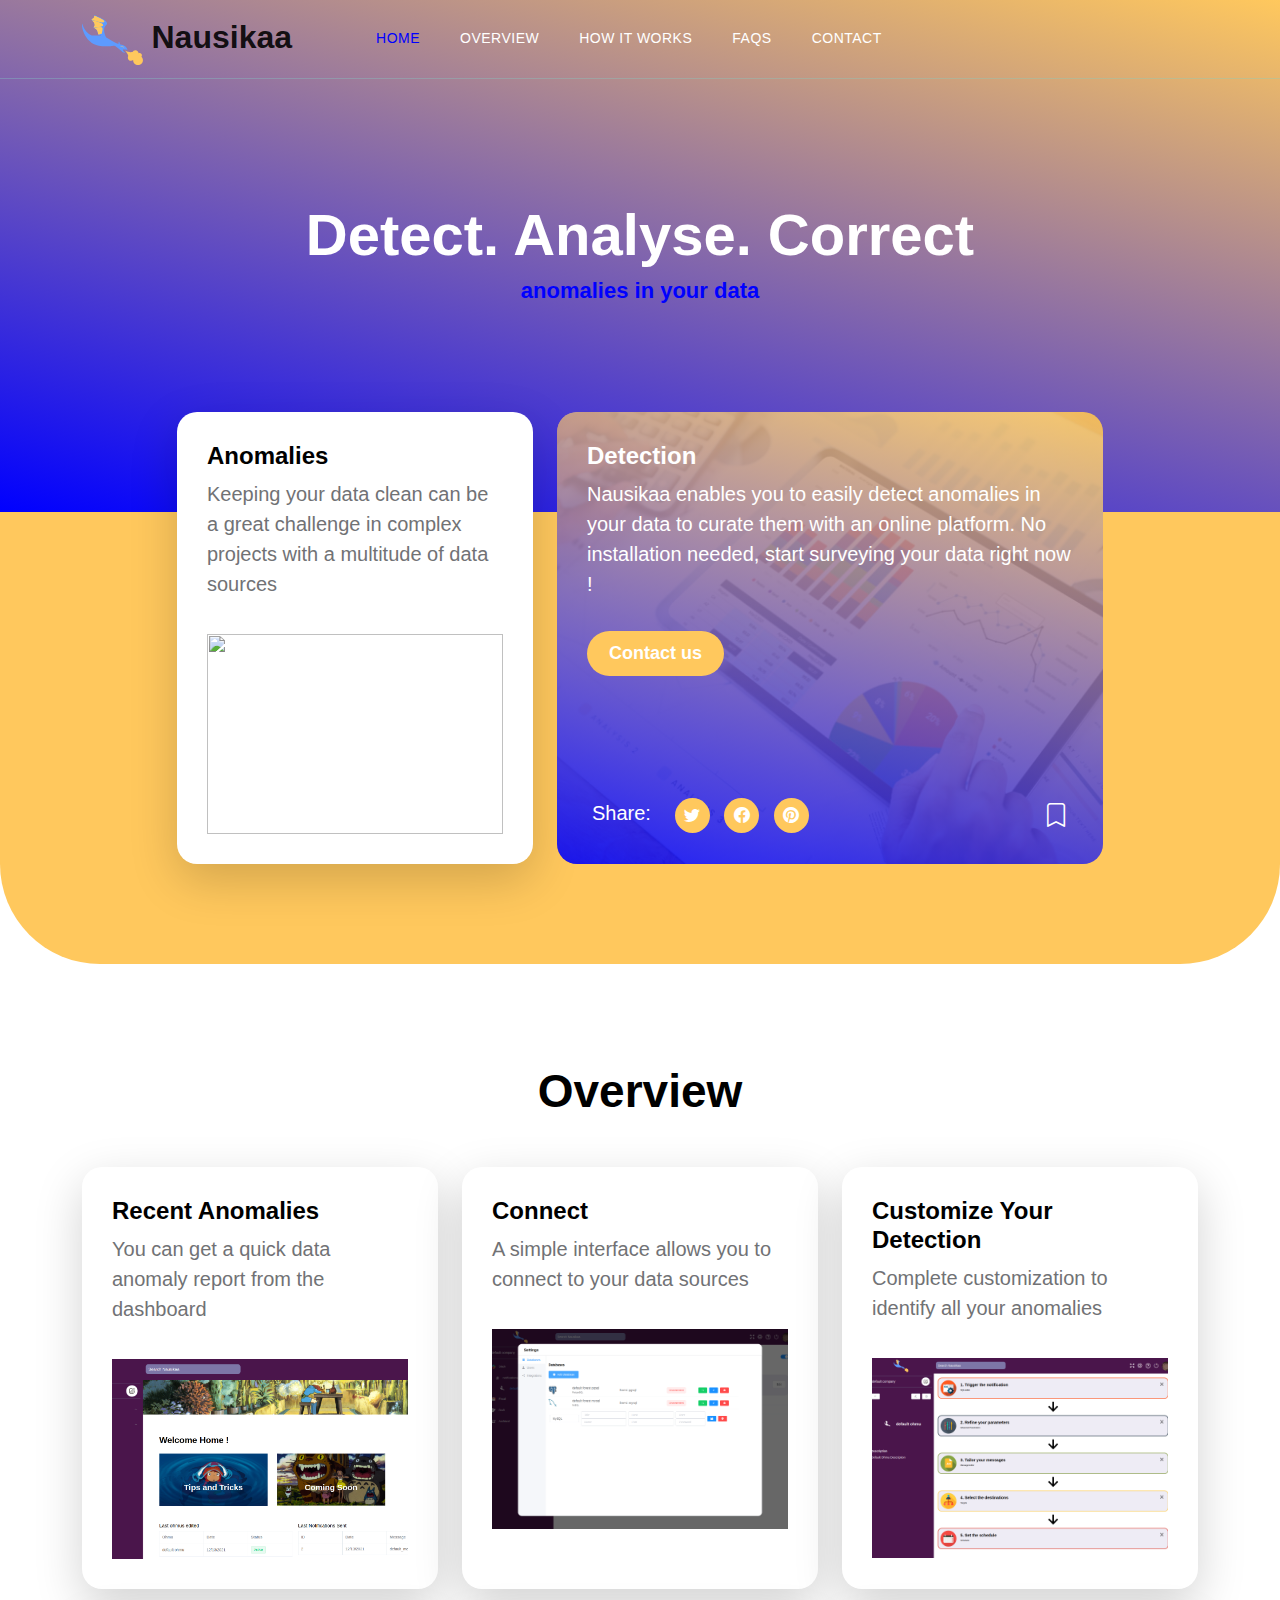
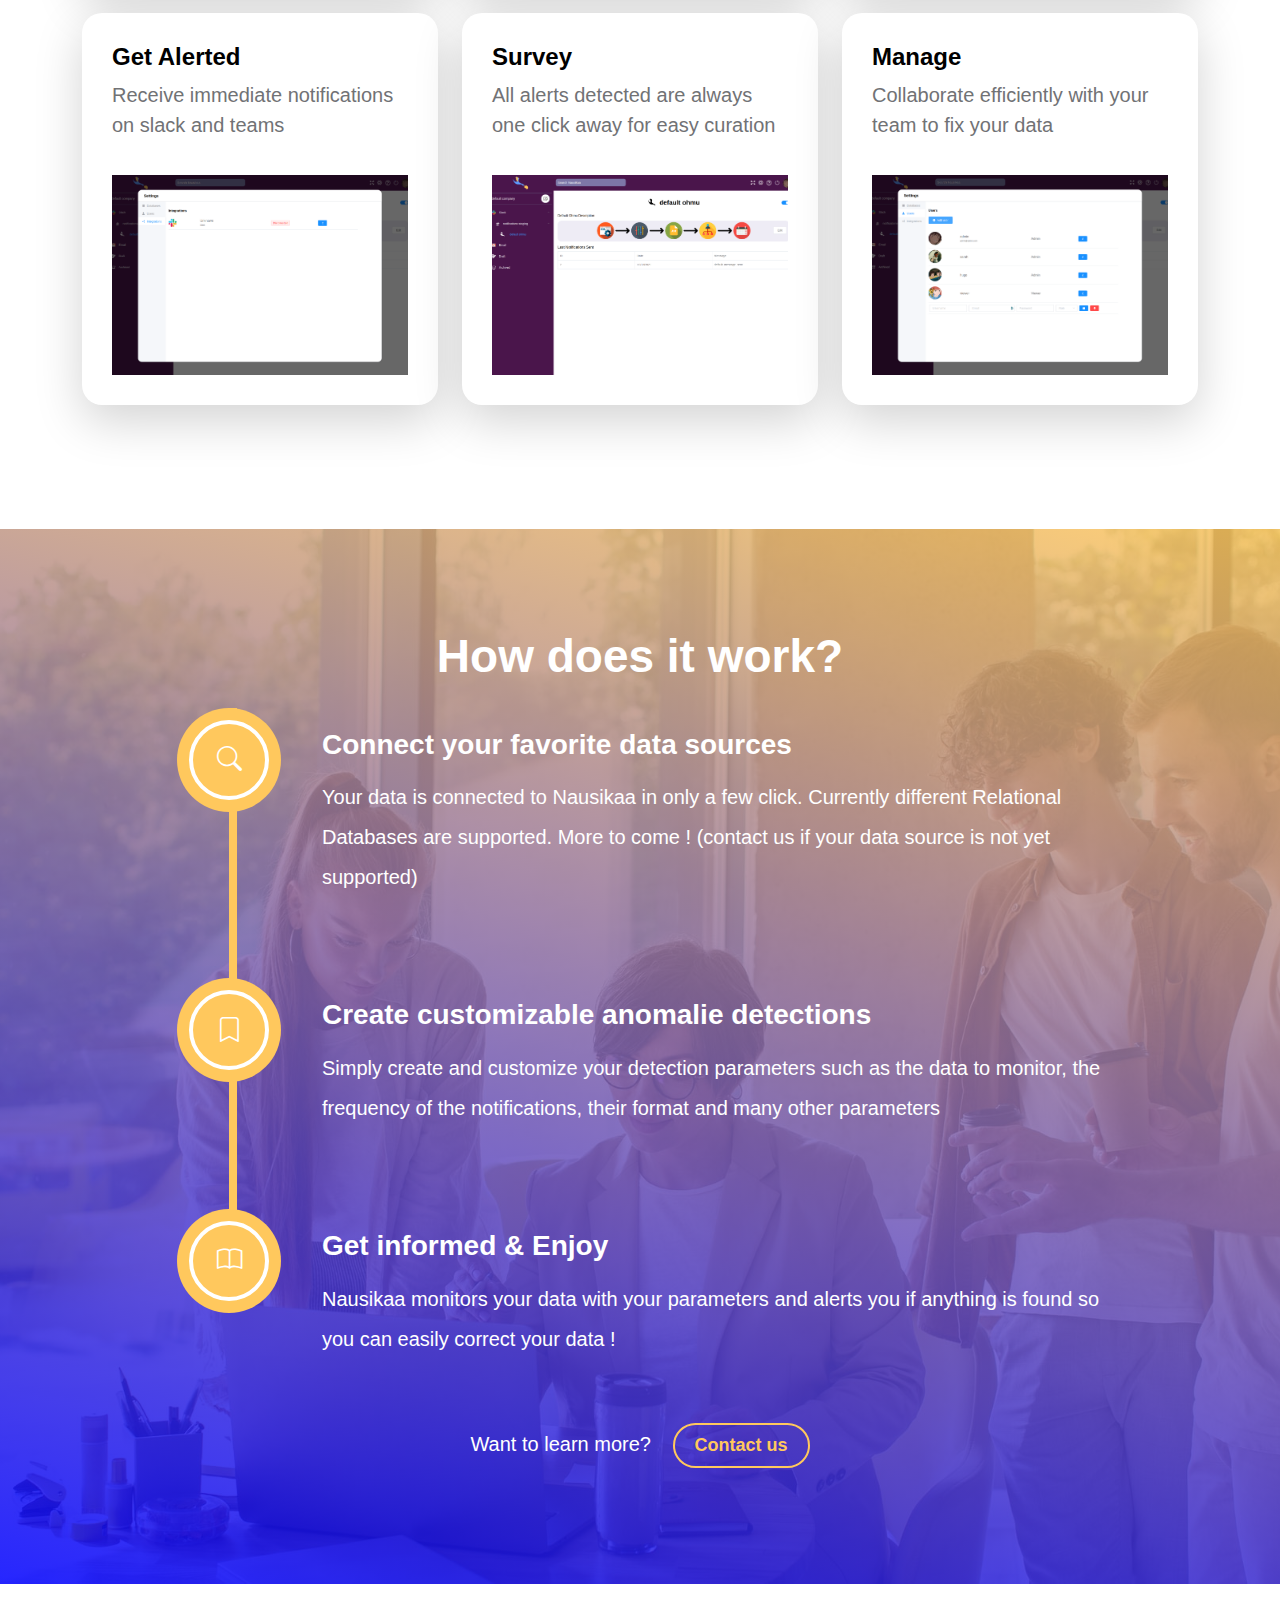
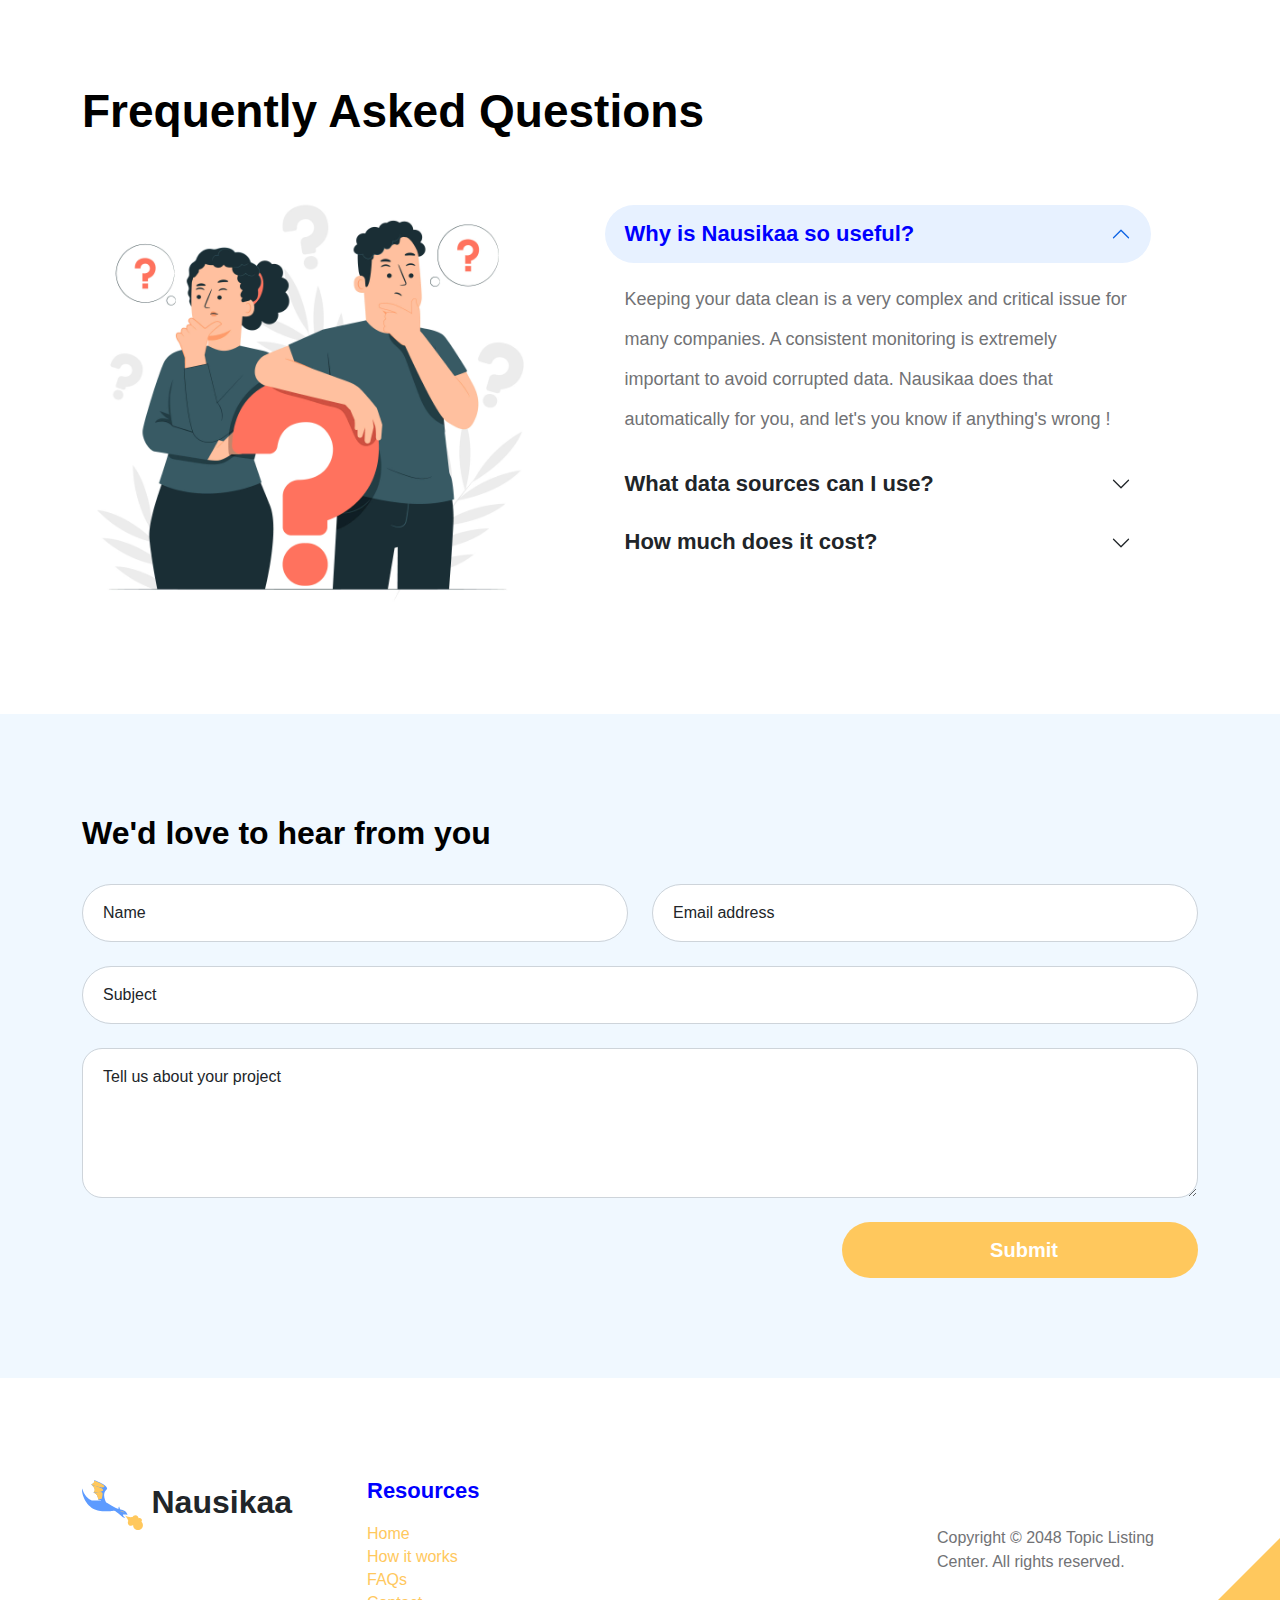
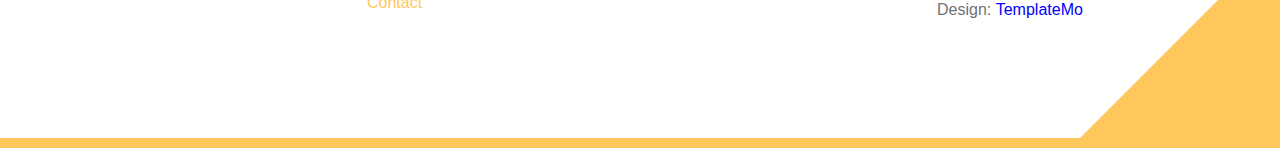
==== projects/nausikaa/index.html @ 57092a67 "rename project" ====
<!doctype html>
<html lang="en">
    <head>
        <meta charset="utf-8">
        <meta name="viewport" content="width=device-width, initial-scale=1">

        <meta name="description" content="">
        <meta name="author" content="">

        <title>Topic Listing Bootstrap 5 Template</title>

        <!-- CSS FILES -->                        
        <link href="css/bootstrap.min.css" rel="stylesheet">

        <link href="css/bootstrap-icons.css" rel="stylesheet">

        <link href="css/templatemo-topic-listing.css" rel="stylesheet">      
    </head>
    
    <body id="top">

        <main>

            <nav class="navbar navbar-expand-lg">
                <div class="container">
                    <a class="navbar-brand" href="index.html">
                        <img src="images/logo.svg" class="logo" alt="">
                        <span>Nausikaa</span>
                    </a>

                    <div class="d-lg-none ms-auto me-4">
                        <a href="#top" class="navbar-icon bi-person smoothscroll"></a>
                    </div>
    
                    <button class="navbar-toggler" type="button" data-bs-toggle="collapse" data-bs-target="#navbarNav" aria-controls="navbarNav" aria-expanded="false" aria-label="Toggle navigation">
                        <span class="navbar-toggler-icon"></span>
                    </button>
    
                    <div class="collapse navbar-collapse" id="navbarNav">
                        <ul class="navbar-nav ms-lg-5 me-lg-auto">
                            <li class="nav-item">
                                <a class="nav-link click-scroll" href="#section_1">Home</a>
                            </li>

                            <li class="nav-item">
                                <a class="nav-link click-scroll" href="#section_2">Overview</a>
                            </li>
    
                            <li class="nav-item">
                                <a class="nav-link click-scroll" href="#section_3">How it works</a>
                            </li>

                            <li class="nav-item">
                                <a class="nav-link click-scroll" href="#section_4">FAQs</a>
                            </li>
    
                            <li class="nav-item">
                                <a class="nav-link click-scroll" href="#section_5">Contact</a>
                            </li>
                        </ul>
                    </div>
                </div>
            </nav>
            

            <section class="hero-section d-flex justify-content-center align-items-center" id="section_1">
                <div class="container">
                    <div class="row">

                        <div class="col-lg-8 col-12 mx-auto">
                            <h1 class="text-white text-center">Detect. Analyse. Correct</h1>

                            <h6 class="text-center">anomalies in your data</h6>
                        </div>

                    </div>
                </div>
            </section>


            <section class="featured-section">
                <div class="container">
                    <div class="row justify-content-center">

                        <div class="col-lg-4 col-12 mb-4 mb-lg-0">
                            <div class="custom-block bg-white shadow-lg">
                                <div class="d-flex">
                                    <div>
                                        <h5 class="mb-2">Anomalies</h5>

                                        <p class="mb-0">Keeping your data clean can be a great challenge in complex projects with a multitude of data sources</p>
                                    </div>
                                </div>

                                <img src="images/topics/undraw_Remote_design_team_re_urdx.png" class="custom-block-image img-fluid" alt="">
                            </div>
                        </div>

                        <div class="col-lg-6 col-12">
                            <div class="custom-block custom-block-overlay">
                                <div class="d-flex flex-column h-100">
                                    <img src="images/businesswoman-using-tablet-analysis.jpg" class="custom-block-image img-fluid" alt="">

                                    <div class="custom-block-overlay-text d-flex">
                                        <div>
                                            <h5 class="text-white mb-2">Detection</h5>

                                            <p class="text-white">Nausikaa enables you to easily detect anomalies in your data to curate them with an online platform. No installation needed, start surveying your data right now !</p>

                                            <a class="btn custom-btn mt-2 mt-lg-3" href="#section_5">Contact us</a>
                                        </div>
                                    </div>

                                    <div class="social-share d-flex">
                                        <p class="text-white me-4">Share:</p>

                                        <ul class="social-icon">
                                            <li class="social-icon-item">
                                                <a href="#" class="social-icon-link bi-twitter"></a>
                                            </li>

                                            <li class="social-icon-item">
                                                <a href="#" class="social-icon-link bi-facebook"></a>
                                            </li>

                                            <li class="social-icon-item">
                                                <a href="#" class="social-icon-link bi-pinterest"></a>
                                            </li>
                                        </ul>

                                        <a href="#" class="custom-icon bi-bookmark ms-auto"></a>
                                    </div>

                                    <div class="section-overlay"></div>
                                </div>
                            </div>
                        </div>

                    </div>
                </div>
            </section>


            <section class="explore-section section-padding" id="section_2">
                <div class="container">
                    <div class="row">

                        <div class="col-12 text-center">
                            <h2 class="mb-8">Overview</h1>
                        </div>

                    </div>
                </div>

                <div class="container">
                    <div class="row">

                        <div class="col-12">
                            <div class="tab-content" id="myTabContent">
                                <div class="tab-pane fade show active" id="design-tab-pane" role="tabpanel" aria-labelledby="design-tab" tabindex="0">
                                    <div class="row">
                                        <div class="col-lg-4 col-md-6 col-12 mb-4">
                                            <div class="custom-block bg-white shadow-lg">
                                                <a href="images/topics/recent.png">
                                                    <div class="d-flex">
                                                        <div>
                                                            <h5 class="mb-2">Recent Anomalies</h5>

                                                            <p class="mb-0">You can get a quick data anomaly report from the dashboard</p>
                                                        </div>
                                                    </div>

                                                    <img src="images/topics/recent.png" class="custom-block-image img-fluid" alt="">
                                                </a>
                                            </div>
                                        </div>

                                        <div class="col-lg-4 col-md-6 col-12 mb-4">
                                            <div class="custom-block bg-white shadow-lg">
                                                <a href="images/topics/connect.png">
                                                    <div class="d-flex">
                                                        <div>
                                                            <h5 class="mb-2">Connect</h5>

                                                                <p class="mb-0">A simple interface allows you to connect to your data sources</p>
                                                        </div>
                                                    </div>

                                                    <img src="images/topics/connect.png" class="custom-block-image img-fluid" alt="">
                                                </a>
                                            </div>
                                        </div>

                                        <div class="col-lg-4 col-md-6 col-12 mb-4">
                                            <div class="custom-block bg-white shadow-lg">
                                                <a href="images/topics/alerts.png">
                                                    <div class="d-flex">
                                                        <div>
                                                            <h5 class="mb-2">Customize Your Detection</h5>
                                                                <p class="mb-0">Complete customization to identify all your anomalies</p>
                                                        </div>
                                                    </div>

                                                    <img src="images/topics/alerts.png" class="custom-block-image img-fluid" alt="">
                                                </a>
                                            </div>
                                        </div>
                                        <div class="col-lg-4 col-md-6 col-12 mb-4">
                                            <div class="custom-block bg-white shadow-lg">
                                                <a href="images/topics/slack_integration.png">
                                                    <div class="d-flex">
                                                        <div>
                                                            <h5 class="mb-2">Get Alerted</h5>
                                                                <p class="mb-0">Receive immediate notifications on slack and teams</p>
                                                        </div>
                                                    </div>

                                                    <img src="images/topics/slack_integration.png" class="custom-block-image img-fluid" alt="">
                                                </a>
                                            </div>
                                        </div>
                                        <div class="col-lg-4 col-md-6 col-12 mb-4">
                                            <div class="custom-block bg-white shadow-lg">
                                                <a href="images/topics/automatic.png">
                                                    <div class="d-flex">
                                                        <div>
                                                            <h5 class="mb-2">Survey</h5>
                                                                <p class="mb-0">All alerts detected are always one click away for easy curation</p>
                                                        </div>
                                                    </div>

                                                    <img src="images/topics/automatic.png" class="custom-block-image img-fluid" alt="">
                                                </a>
                                            </div>
                                        </div>
                                        <div class="col-lg-4 col-md-6 col-12 mb-4">
                                            <div class="custom-block bg-white shadow-lg">
                                                <a href="images/topics/manage.png">
                                                    <div class="d-flex">
                                                        <div>
                                                            <h5 class="mb-2">Manage</h5>
                                                                <p class="mb-0">Collaborate efficiently with your team to fix your data</p>
                                                        </div>
                                                    </div>

                                                    <img src="images/topics/manage.png" class="custom-block-image img-fluid" alt="">
                                                </a>
                                            </div>
                                        </div>
                                    </div>
                                </div>
                            </div>

                    </div>
                </div>
            </section>


            <section class="timeline-section section-padding" id="section_3">
                <div class="section-overlay"></div>

                <div class="container">
                    <div class="row">

                        <div class="col-12 text-center">
                            <h2 class="text-white mb-4">How does it work?</h1>
                        </div>

                        <div class="col-lg-10 col-12 mx-auto">
                            <div class="timeline-container">
                                <ul class="vertical-scrollable-timeline" id="vertical-scrollable-timeline">
                                    <div class="list-progress">
                                        <div class="inner"></div>
                                    </div>

                                    <li>
                                        <h4 class="text-white mb-3">Connect your favorite data sources</h4>

                                        <p class="text-white">Your data is connected to Nausikaa in only a few click. Currently different Relational Databases are supported. More to come ! (contact us if your data source is not yet supported)</p>

                                        <div class="icon-holder">
                                          <i class="bi-search"></i>
                                        </div>
                                    </li>
                                    
                                    <li>
                                        <h4 class="text-white mb-3">Create customizable anomalie detections</h4>

                                        <p class="text-white">Simply create and customize your detection parameters such as the data to monitor, the frequency of the notifications, their format and many other parameters</p>

                                        <div class="icon-holder">
                                          <i class="bi-bookmark"></i>
                                        </div>
                                    </li>

                                    <li>
                                        <h4 class="text-white mb-3">Get informed &amp; Enjoy</h4>

                                        <p class="text-white">Nausikaa monitors your data with your parameters and alerts you if anything is found so you can easily correct your data !</p>

                                        <div class="icon-holder">
                                          <i class="bi-book"></i>
                                        </div>
                                    </li>
                                </ul>
                            </div>
                        </div>

                        <div class="col-12 text-center mt-5">
                            <p class="text-white">
                                Want to learn more?
                                <a href="#section_5" class="btn custom-btn custom-border-btn ms-3">Contact us</a>
                            </p>
                        </div>
                    </div>
                </div>
            </section>


            <section class="faq-section section-padding" id="section_4">
                <div class="container">
                    <div class="row">

                        <div class="col-lg-12 col-12">
                            <h2 class="mb-4">Frequently Asked Questions</h2>
                        </div>

                        <div class="clearfix"></div>

                        <div class="col-lg-5 col-12">
                            <img src="images/faq_graphic.jpg" class="img-fluid" alt="FAQs">
                        </div>

                        <div class="col-lg-6 col-12 m-auto">
                            <div class="accordion" id="accordionExample">
                                <div class="accordion-item">
                                    <h2 class="accordion-header" id="headingOne">
                                        <button class="accordion-button" type="button" data-bs-toggle="collapse" data-bs-target="#collapseOne" aria-expanded="true" aria-controls="collapseOne">
                                        Why is Nausikaa so useful?
                                        </button>
                                    </h2>

                                    <div id="collapseOne" class="accordion-collapse collapse show" aria-labelledby="headingOne" data-bs-parent="#accordionExample">
                                        <div class="accordion-body">
                                            Keeping your data clean is a very complex and critical issue for many companies. A consistent monitoring is extremely important to avoid corrupted data. Nausikaa does that automatically for you, and let's you know if anything's wrong !
                                        </div>
                                    </div>
                                </div>

                                <div class="accordion-item">
                                    <h2 class="accordion-header" id="headingTwo">
                                        <button class="accordion-button collapsed" type="button" data-bs-toggle="collapse" data-bs-target="#collapseTwo" aria-expanded="false" aria-controls="collapseTwo">
                                        What data sources can I use?
                                    </button>
                                    </h2>

                                    <div id="collapseTwo" class="accordion-collapse collapse" aria-labelledby="headingTwo" data-bs-parent="#accordionExample">
                                        <div class="accordion-body">
                                            Currently, only relational databases are supported. Contact us if you need a specific data source
                                        </div>
                                    </div>
                                </div>

                                <div class="accordion-item">
                                    <h2 class="accordion-header" id="headingThree">
                                        <button class="accordion-button collapsed" type="button" data-bs-toggle="collapse" data-bs-target="#collapseThree" aria-expanded="false" aria-controls="collapseThree">
                                        How much does it cost?
                                    </button>
                                    </h2>

                                    <div id="collapseThree" class="accordion-collapse collapse" aria-labelledby="headingThree" data-bs-parent="#accordionExample">
                                        <div class="accordion-body">
                                            It's free !
                                        </div>
                                    </div>
                                </div>
                            </div>
                        </div>

                    </div>
                </div>
            </section>

            <section class="contact-section section-padding section-bg" id="section_5">
                <div class="container">
                    <div class="row">

                        <div class="col-lg-12 col-12">
                            <h3 class="mb-4 pb-2">We'd love to hear from you</h3>
                        </div>

                        <div class="col-lg-12 col-12">
                            <form action="#" method="post" class="custom-form contact-form" role="form">
                                <div class="row">
                                    <div class="col-lg-6 col-md-6 col-12">
                                        <div class="form-floating">
                                            <input type="text" name="name" id="name" class="form-control" placeholder="Name" required="">
                                            
                                            <label for="floatingInput">Name</label>
                                        </div>
                                    </div>

                                    <div class="col-lg-6 col-md-6 col-12"> 
                                        <div class="form-floating">
                                            <input type="email" name="email" id="email" pattern="[^ @]*@[^ @]*" class="form-control" placeholder="Email address" required="">
                                            
                                            <label for="floatingInput">Email address</label>
                                        </div>
                                    </div>

                                    <div class="col-lg-12 col-12">
                                        <div class="form-floating">
                                            <input type="text" name="subject" id="name" class="form-control" placeholder="Name" required="">
                                            
                                            <label for="floatingInput">Subject</label>
                                        </div>

                                        <div class="form-floating">
                                            <textarea class="form-control" id="message" name="message" placeholder="Tell us about your project"></textarea>
                                            
                                            <label for="floatingTextarea">Tell us about your project</label>
                                        </div>
                                    </div>

                                    <div class="col-lg-4 col-12 ms-auto">
                                        <button type="submit" class="form-control">Submit</button>
                                    </div>

                                </div>
                            </form>
                        </div>
                    </div>
                </div>
            </section>
        </main>

        <footer class="site-footer section-padding">
            <div class="container">
                <div class="row">

                    <div class="col-lg-3 col-12 mb-4 pb-2">
                        <a class="navbar-brand mb-2" href="index.html">
                            <img src="images/logo.svg" class="logo" alt="">
                            <span>Nausikaa</span>
                        </a>
                    </div>

                    <div class="col-lg-3 col-md-4 col-6">
                        <h6 class="site-footer-title mb-3">Resources</h6>

                        <ul class="site-footer-links">
                            <li class="site-footer-link-item">
                                <a href="#section_1" class="site-footer-link">Home</a>
                            </li>

                            <li class="site-footer-link-item">
                                <a href="#section_3" class="site-footer-link">How it works</a>
                            </li>

                            <li class="site-footer-link-item">
                                <a href="#section_4" class="site-footer-link">FAQs</a>
                            </li>

                            <li class="site-footer-link-item">
                                <a href="#section_5" class="site-footer-link">Contact</a>
                            </li>
                        </ul>
                    </div>

                    <div class="col-lg-3 col-md-4 col-12 mt-4 mt-lg-0 ms-auto">
                        <p class="copyright-text mt-lg-5 mt-4">Copyright © 2048 Topic Listing Center. All rights reserved.
                        <br><br>Design: <a rel="nofollow" href="https://templatemo.com" target="_blank">TemplateMo</a></p>
                    </div>

                </div>
            </div>
        </footer>


        <!-- JAVASCRIPT FILES -->
        <script src="js/jquery.min.js"></script>
        <script src="js/bootstrap.bundle.min.js"></script>
        <script src="js/jquery.sticky.js"></script>
        <script src="js/click-scroll.js"></script>
        <script src="js/custom.js"></script>

    </body>
</html>
---- projects/nausikaa/css/templatemo-topic-listing.css ----
/*

TemplateMo 590 topic listing

https://templatemo.com/tm-590-topic-listing

*/

/*---------------------------------------
  CUSTOM PROPERTIES ( VARIABLES )             
-----------------------------------------*/
:root {
  --white-color:                  #ffffff;
  --primary-color:                blue;
  --secondary-color:              #ffc85d;
  --section-bg-color:             #f0f8ff;
  --custom-btn-bg-color:          #ffc85d;
  --custom-btn-bg-hover-color:    blue;
  --dark-color:                   #000000;
  --p-color:                      #717275;
  --border-color:                 #ffc85d;
  --link-hover-color:             blue;

  --body-font-family:             'Open Sans', sans-serif;
  --title-font-family:            'Montserrat', sans-serif;

  --h1-font-size:                 58px;
  --h2-font-size:                 46px;
  --h3-font-size:                 32px;
  --h4-font-size:                 28px;
  --h5-font-size:                 24px;
  --h6-font-size:                 22px;
  --p-font-size:                  20px;
  --menu-font-size:               14px;
  --btn-font-size:                18px;
  --copyright-font-size:          16px;

  --border-radius-large:          100px;
  --border-radius-medium:         20px;
  --border-radius-small:          10px;

  --font-weight-normal:           400;
  --font-weight-medium:           500;
  --font-weight-semibold:         600;
  --font-weight-bold:             700;
}

body {
  background-color: var(--white-color);
  font-family: var(--body-font-family); 
}


/*---------------------------------------
  TYPOGRAPHY               
-----------------------------------------*/

h2,
h3,
h4,
h5,
h6 {
  color: var(--dark-color);
}

h1,
h2,
h3,
h4,
h5,
h6 {
  font-family: var(--title-font-family); 
  font-weight: var(--font-weight-semibold);
}

h1 {
  font-size: var(--h1-font-size);
  font-weight: var(--font-weight-bold);
}

h2 {
  font-size: var(--h2-font-size);
  font-weight: var(--font-weight-bold);
}

h3 {
  font-size: var(--h3-font-size);
}

h4 {
  font-size: var(--h4-font-size);
}

h5 {
  font-size: var(--h5-font-size);
}

h6 {
  color: var(--primary-color);
  font-size: var(--h6-font-size);
}

p {
  color: var(--p-color);
  font-size: var(--p-font-size);
  font-weight: var(--font-weight-normal);
}

ul li {
  color: var(--p-color);
  font-size: var(--p-font-size);
  font-weight: var(--font-weight-normal);
}

a, 
button {
  touch-action: manipulation;
  transition: all 0.3s;
}

a {
  display: inline-block;
  color: var(--primary-color);
  text-decoration: none;
}

a:hover {
  color: var(--link-hover-color);
}

b,
strong {
  font-weight: var(--font-weight-bold);
}


/*---------------------------------------
  SECTION               
-----------------------------------------*/
.section-padding {
  padding-top: 100px;
  padding-bottom: 100px;
}

.section-bg {
  background-color: var(--section-bg-color);
}

.section-overlay {
  background-image: linear-gradient(15deg, blue 0%, #ffc85d 100%);
  position: absolute;
  top: 0;
  left: 0;
  pointer-events: none;
  width: 100%;
  height: 100%;
  opacity: 0.85;
}

.section-overlay + .container {
  position: relative;
}

.tab-content {
  background-color: var(--white-color);
  border-radius: var(--border-radius-medium);
}

.nav-tabs {
  border-bottom: 1px solid #ecf3f2;
  margin-bottom: 40px;
  justify-content: center;
}

.nav-tabs .nav-link {
  border-radius: 0;
  border-top: 0;
  border-right: 0;
  border-left: 0;
  color: var(--p-color);
  font-family: var(--title-font-family);
  font-size: var(--btn-font-size);
  font-weight: var(--font-weight-medium);
  padding: 15px 25px;
  transition: all 0.3s;
}

.nav-tabs .nav-link:first-child {
  margin-right: 20px;
}

.nav-tabs .nav-item.show .nav-link, 
.nav-tabs .nav-link.active,
.nav-tabs .nav-link:focus, 
.nav-tabs .nav-link:hover {
  border-bottom-color: var(--primary-color);
  color: var(--primary-color);
}


/*---------------------------------------
  CUSTOM ICON COLOR               
-----------------------------------------*/
.custom-icon {
  color: var(--secondary-color);
}


/*---------------------------------------
  CUSTOM BUTTON               
-----------------------------------------*/
.custom-btn {
  background: var(--custom-btn-bg-color);
  border: 2px solid transparent;
  border-radius: var(--border-radius-large);
  color: var(--white-color);
  font-size: var(--btn-font-size);
  font-weight: var(--font-weight-semibold);
  line-height: normal;
  transition: all 0.3s;
  padding: 10px 20px;
}

.custom-btn:hover {
  background: var(--custom-btn-bg-hover-color);
  color: var(--white-color);
}

.custom-border-btn {
  background: transparent;
  border: 2px solid var(--custom-btn-bg-color);
  color: var(--custom-btn-bg-color);
}

.custom-border-btn:hover {
  background: var(--custom-btn-bg-color);
  border-color: transparent;
  color: var(--white-color);
}

.custom-btn-bg-white {
  border-color: var(--white-color);
  color: var(--white-color);
}


/*---------------------------------------
  SITE HEADER              
-----------------------------------------*/
.site-header {
  background-image: linear-gradient(15deg, blue 0%, #ffc85d 100%);
  padding-top: 150px;
  padding-bottom: 80px;
}

.site-header .container {
  height: 100%;
}

.breadcrumb-item+.breadcrumb-item::before,
.breadcrumb-item a:hover,
.breadcrumb-item.active {
  color: var(--white-color);
}

.site-header .custom-icon {
  color: var(--white-color);
  font-size: var(--h4-font-size);
}

.site-header .custom-icon:hover {
  color: var(--secondary-color);
}


/*---------------------------------------
  NAVIGATION              
-----------------------------------------*/
.sticky-wrapper {
  position: absolute;
  top: 0;
  right: 0;
  left: 0;
}

.sticky-wrapper.is-sticky .navbar {
  background-color: var(--secondary-color);
}

.navbar {
  background: transparent;
  border-bottom: 1px solid rgba(128, 208, 199, 0.35);
  z-index: 9;
}

.navbar-brand,
.navbar-brand:hover {
  font-size: var(--h3-font-size);
  font-weight: var(--font-weight-bold);
  display: block;
}

.navbar-brand span {
  font-family: var(--title-font-family);
}

.navbar-expand-lg .navbar-nav .nav-link {
  border-radius: var(--border-radius-large);
  margin: 10px;
  padding: 10px;
}

.navbar-nav .nav-link {
  display: inline-block;
  color: var(--white-color);
  font-family: var(--title-font-family); 
  font-size: var(--menu-font-size);
  font-weight: var(--font-weight-medium);
  text-transform: uppercase;
  letter-spacing: 0.5px;
  position: relative;
  padding-top: 15px;
  padding-bottom: 15px;
}

.navbar-nav .nav-link.active, 
.navbar-nav .nav-link:hover {
  color: var(--primary-color);
}

.navbar .dropdown-menu {
  background: var(--white-color);
  box-shadow: 0 1rem 3rem rgba(0,0,0,.175);
  border: 0;
  display: inherit;
  opacity: 0;
  min-width: 9rem;
  margin-top: 20px;
  padding: 13px 0 10px 0;
  transition: all 0.3s;
  pointer-events: none;
}

.navbar .dropdown-menu::before {
  content: "";
  width: 0;
  height: 0;
  border-left: 20px solid transparent;
  border-right: 20px solid transparent;
  border-bottom: 15px solid var(--white-color);
  position: absolute;
  top: -10px;
  left: 10px;
}

.navbar .dropdown-item {
  display: inline-block;
  color: var(--p-bg-color);
  font-family: var(--title-font-family); 
  font-size: var(--menu-font-size);
  font-weight: var(--font-weight-medium);
  text-transform: uppercase;
  letter-spacing: 0.5px;
  position: relative;
}

.navbar .dropdown-item.active, 
.navbar .dropdown-item:active,
.navbar .dropdown-item:focus, 
.navbar .dropdown-item:hover {
  background: transparent;
  color: var(--primary-color);
}

.navbar .dropdown-toggle::after {
  content: "\f282";
  display: inline-block;
  font-family: bootstrap-icons !important;
  font-size: var(--copyright-font-size);
  font-style: normal;
  font-weight: normal !important;
  font-variant: normal;
  text-transform: none;
  line-height: 1;
  vertical-align: -.125em;
  -webkit-font-smoothing: antialiased;
  -moz-osx-font-smoothing: grayscale;
  position: relative;
  left: 2px;
  border: 0;
}

@media screen and (min-width: 992px) {
  .navbar .dropdown:hover .dropdown-menu {
    opacity: 1;
    margin-top: 0;
    pointer-events: auto;
  }
}

.navbar-icon {
  background: var(--white-color);
  border-radius: var(--border-radius-large);
  display: inline-block;
  font-size: var(--h5-font-size);
  width: 40px;
  height: 40px;
  line-height: 40px;
  text-align: center;
  transition: all 0.3s ease;
}

.navbar-icon:hover {
  background: var(--primary-color);
  color: var(--white-color);
}

.navbar-toggler {
  border: 0;
  padding: 0;
  cursor: pointer;
  margin: 0;
  width: 30px;
  height: 35px;
  outline: none;
}

.navbar-toggler:focus {
  outline: none;
  box-shadow: none;
}

.navbar-toggler[aria-expanded="true"] .navbar-toggler-icon {
  background: transparent;
}

.navbar-toggler[aria-expanded="true"] .navbar-toggler-icon:before,
.navbar-toggler[aria-expanded="true"] .navbar-toggler-icon:after {
  transition: top 300ms 50ms ease, -webkit-transform 300ms 350ms ease;
  transition: top 300ms 50ms ease, transform 300ms 350ms ease;
  transition: top 300ms 50ms ease, transform 300ms 350ms ease, -webkit-transform 300ms 350ms ease;
  top: 0;
}

.navbar-toggler[aria-expanded="true"] .navbar-toggler-icon:before {
  transform: rotate(45deg);
}

.navbar-toggler[aria-expanded="true"] .navbar-toggler-icon:after {
  transform: rotate(-45deg);
}

.navbar-toggler .navbar-toggler-icon {
  background: var(--white-color);
  transition: background 10ms 300ms ease;
  display: block;
  width: 30px;
  height: 2px;
  position: relative;
}

.navbar-toggler .navbar-toggler-icon:before,
.navbar-toggler .navbar-toggler-icon:after {
  transition: top 300ms 350ms ease, -webkit-transform 300ms 50ms ease;
  transition: top 300ms 350ms ease, transform 300ms 50ms ease;
  transition: top 300ms 350ms ease, transform 300ms 50ms ease, -webkit-transform 300ms 50ms ease;
  position: absolute;
  right: 0;
  left: 0;
  background: var(--white-color);
  width: 30px;
  height: 2px;
  content: '';
}

.navbar-toggler .navbar-toggler-icon::before {
  top: -8px;
}

.navbar-toggler .navbar-toggler-icon::after {
  top: 8px;
}


/*---------------------------------------
  HERO        
-----------------------------------------*/
.hero-section {
  background-image: linear-gradient(15deg, blue 0%, #ffc85d 100%);
  position: relative;
  overflow: hidden;
  padding-top: 200px;
  padding-bottom: 200px;
}

.hero-section .input-group {
  background-color: var(--white-color);
  border-radius: var(--border-radius-large);
  padding: 10px 15px;
}

.hero-section .input-group-text {
  background-color: transparent;
  border: 0;
}

.hero-section input[type="search"] {
  border: 0;
  box-shadow: none;
  margin-bottom: 0;
  padding-left: 0;
}

.hero-section button[type="submit"] {
  background-color: var(--primary-color);
  border: 0;
  border-radius: var(--border-radius-large) !important;
  color: var(--white-color);
  max-width: 150px;
}


/*---------------------------------------
  TOPICS              
-----------------------------------------*/
.featured-section {
  background-color: var(--secondary-color);
  border-radius: 0 0 100px 100px;
  padding-bottom: 100px;
}

.featured-section .row {
  position: relative;
  bottom: 100px;
  margin-bottom: -100px;
}

.custom-block {
  border-radius: var(--border-radius-medium);
  position: relative;
  overflow: hidden;
  padding: 30px;
  transition: all 0.3s ease;
  height: 100%;
}

.custom-block:hover {
  background-color: var(--secondary-color);
  transform: translateY(-3px);
}

.custom-block > a {
  width: 100%;
}

.custom-block-image {
  display: block;
  width: 100%;
  height: 200px;
  object-fit: cover;
  margin-top: 35px;
}

.custom-block .rounded-pill {
  border-radius: 5px !important;
  display: flex;
  justify-content: center;
  text-align: center;
  width: 30px;
  height: 30px;
  line-height: 20px;
}

.custom-block-overlay {
  height: 100%;
  min-height: 350px;
  padding: 0;
}

.custom-block-overlay > a {
  height: 100%;
}

.custom-block-overlay .custom-block-image {
  border-radius: var(--border-radius-medium);
  display: block;
  height: 100%;
  margin-top: 0;
}

.custom-block-overlay-text {
  position: absolute;
  z-index: 2;
  top: 0;
  right: 0;
  left: 0;
  padding: 30px;
}

.social-share {
  position: absolute;
  bottom: 0;
  right: 0;
  left: 0;
  z-index: 2;
  padding: 20px 35px;
}

.social-share .bi-bookmark {
  color: var(--white-color);
  font-size: var(--h5-font-size);
}

.social-share .bi-bookmark:hover {
  color: var(--secondary-color);
}

.bg-design {
  background-color: #00B0FF;
}

.bg-graphic {
  background-color: #00BFA6;
}

.bg-advertising {
  background-color: #F50057;
}

.bg-finance {
  background-color: #536DFE;
}

.bg-music {
  background-color: #F9A826;
}

.bg-education {
  background-color: #00BFA6;
}


/*---------------------------------------
  TOPICS               
-----------------------------------------*/
.topics-detail-block {
  border-radius: var(--border-radius-medium);
  position: relative;
  overflow: hidden;
}

.topics-detail-block-image {
  display: block;
  border-radius: var(--border-radius-medium);
}

blockquote {
  background-color: var(--section-bg-color);
  border-radius: var(--border-radius-small);
  font-family: var(--title-font-family);
  font-size: var(--h4-font-size);
  font-weight: var(--font-weight-bold);
  display: inline-block;
  text-align: center;
  margin: 30px;
  padding: 40px;
}

.topics-listing-page .site-header {
  padding-bottom: 65px;
}

.custom-block-topics-listing-info {
  margin: 30px 20px 20px 30px;
}

.custom-block-topics-listing {
  height: inherit;
}

.custom-block-topics-listing .custom-block-image {
  width: 200px;
}


/*---------------------------------------
  PAGINATION              
-----------------------------------------*/
.pagination {
  margin-top: 40px;
}

.page-link {
  border: 0;
  border-radius: var(--border-radius-small);
  color: var(--p-color);
  font-family: var(--title-font-family);
  margin: 0 5px;
  padding: 10px 20px;
}

.page-link:hover,
.page-item:first-child .page-link:hover,
.page-item:last-child .page-link:hover {
  background-color: var(--secondary-color);
  color: var(--white-color);
}

.page-item:first-child .page-link {
  margin-right: 10px;
}

.page-item:first-child .page-link,
.page-item:last-child .page-link {
  background-color: var(--section-bg-color);
  border-radius: var(--border-radius-small);
}

.active>.page-link, .page-link.active {
  background-color: var(--secondary-color);
  border-color: var(--secondary-color);
}


/*---------------------------------------
  TIMELINE              
-----------------------------------------*/
.timeline-section {
  background-image: url('../images/colleagues-working-cozy-office-medium-shot.jpg');
  background-repeat: no-repeat;
  background-position: center;
  background-size: cover;
  position: relative;
}

.timeline-container .vertical-scrollable-timeline {
  list-style-type: none;
  position: relative;
  padding-left: 0;
}

.timeline-container .vertical-scrollable-timeline .list-progress {
  width: 8px;
  height: 87%;
  background-color: var(--primary-color);
  position: absolute;
  left: 52px;
  top: 0;
  overflow: hidden;
}

.timeline-container .vertical-scrollable-timeline .list-progress .inner {
  position: absolute;
  right: 0;
  bottom: 0;
  height: 100%;
  background-color: var(--secondary-color);
  width: 100%;
}

.timeline-container .vertical-scrollable-timeline li {
  position: relative;
  padding: 20px 0px 65px 145px;
}

.timeline-container .vertical-scrollable-timeline li:last-child {
  padding-bottom: 0;
}

.timeline-container .vertical-scrollable-timeline li p {
  line-height: 40px;
}

.timeline-container .vertical-scrollable-timeline li p:last-child {
  margin-bottom: 0;
}

.timeline-container .vertical-scrollable-timeline li .icon-holder {
  position: absolute;
  left: 0;
  top: 0;
  width: 104px;
  height: 104px;
  display: flex;
  justify-content: center;
  align-items: center;
  background-color: var(--secondary-color);
  border-radius: 50%;
  z-index: 1;
  transition: 0.4s all;
}

.timeline-container .vertical-scrollable-timeline li .icon-holder::before {
  content: "";
  width: 80px;
  height: 80px;
  border: 4px solid #fff;
  position: absolute;
  background-color: var(--secondary-color);
  border-radius: 50%;
  z-index: -1;
  transition: 0.4s all;
}

.timeline-container .vertical-scrollable-timeline li .icon-holder i {
  font-size: 25px;
  color: var(--white-color);
}

.timeline-container .vertical-scrollable-timeline li::before {
  content: "";
  position: absolute;
  height: 100%;
  width: 8px;
  background-color: transparent;
  left: 52px;
  z-index: 0;
}

.timeline-container .vertical-scrollable-timeline li.active .icon-holder {
  background-color: var(--primary-color);
}

.timeline-container .vertical-scrollable-timeline li.active .icon-holder::before {
  background-color: var(--primary-color);
}


/*---------------------------------------
  FAQs              
-----------------------------------------*/
.faq-section .accordion-item {
  border: 0;
}

.faq-section .accordion-button {
  font-size: var(--h6-font-size);
  font-weight: var(--font-weight-semibold);
}

.faq-section .accordion-item:first-of-type .accordion-button {
  border-radius: var(--border-radius-large);
}

.faq-section .accordion-button:not(.collapsed) {
  border-radius: var(--border-radius-large);
  box-shadow: none;
  color: var(--primary-color);
}

.faq-section .accordion-body {
  color: var(--p-color);
  font-size: var(--btn-font-size);
  line-height: 40px;
}

/*---------------------------------------
  NEWSLETTER               
-----------------------------------------*/
.newsletter-image {
  border-radius: var(--border-radius-medium);
}


/*---------------------------------------
  CONTACT               
-----------------------------------------*/
.google-map {
  border-radius: var(--border-radius-medium);
}

.contact-form .form-floating>textarea {
  border-radius: var(--border-radius-medium);
  height: 150px;
}


/*---------------------------------------
  SUBSCRIBE FORM               
-----------------------------------------*/
.subscribe-form-wrap {
  padding: 50px;
}

.subscribe-form {
  width: 95%;
}


/*---------------------------------------
  CUSTOM FORM               
-----------------------------------------*/
.custom-form .form-control {
  border-radius: var(--border-radius-large);
  color: var(--p-color);
  margin-bottom: 24px;
  padding-top: 13px;
  padding-bottom: 13px;
  padding-left: 20px;
  outline: none;
}

.form-floating>label {
  padding-left: 20px;
}

.custom-form button[type="submit"] {
  background: var(--custom-btn-bg-color);
  border: none;
  border-radius: var(--border-radius-large);
  color: var(--white-color);
  font-family: var(--title-font-family);
  font-size: var(--p-font-size);
  font-weight: var(--font-weight-semibold);
  transition: all 0.3s;
  margin-bottom: 0;
}

.custom-form button[type="submit"]:hover,
.custom-form button[type="submit"]:focus {
  background: var(--custom-btn-bg-hover-color);
  border-color: transparent;
}


/*---------------------------------------
  SITE FOOTER              
-----------------------------------------*/
.site-footer {
  border-bottom: 10px solid var(--secondary-color);
  position: relative;
}

.site-footer::after {
  content: "";
  position: absolute;
  bottom: 0;
  right: 0;
  width: 0;
  height: 0;
  border-style: solid;
  border-width: 0 0 200px 200px;
  border-color: transparent transparent var(--secondary-color) transparent;
  pointer-events: none;
}

.site-footer-title {
  color: var(--primary-color); 
}

.site-footer .dropdown-menu {
  padding: 0;
}

.site-footer .dropdown-item {
  color: var(--p-color);
  font-size: var(--menu-font-size);
  font-weight: var(--font-weight-medium);
  padding: 4px 18px;
}

.site-footer .dropdown-item:hover {
  background-color: transparent;
  color: var(--primary-color);
}

.site-footer .dropdown-menu li:first-child .dropdown-item {
  padding-top: 10px;
}

.site-footer .dropdown-menu li:last-child .dropdown-item {
  padding-bottom: 12px;
}

.site-footer .dropdown-toggle {
  background-color: var(--secondary-color);
  border-color: var(--white-color);
}

.site-footer .dropdown-toggle:hover {
  background-color: var(--primary-color);
  border-color: transparent;
}

.site-footer-links {
  padding-left: 0;
}

.site-footer-link-item {
  display: block;
  list-style: none;
  line-height: normal;
}

.site-footer-link {
  color: var(--secondary-color);
  font-size: var(--copyright-font-size);
  font-weight: var(--font-weight-medium);
  line-height: normal;
}

.copyright-text {
  font-size: var(--copyright-font-size);
}


/*---------------------------------------
  SOCIAL ICON               
-----------------------------------------*/
.social-icon {
  margin: 0;
  padding: 0;
}

.social-icon-item {
  list-style: none;
  display: inline-block;
  vertical-align: top;
}

.social-icon-link {
  background: var(--secondary-color);
  border-radius: var(--border-radius-large);
  color: var(--white-color);
  font-size: var(--copyright-font-size);
  display: block;
  margin-right: 10px;
  text-align: center;
  width: 35px;
  height: 35px;
  line-height: 36px;
  transition: background 0.2s, color 0.2s;
}

.social-icon-link:hover {
  background: var(--primary-color);
  color: var(--white-color);
}


/*---------------------------------------
  RESPONSIVE STYLES               
-----------------------------------------*/
@media screen and (max-width: 991px) {
  h1 {
    font-size: 48px;
  }

  h2 {
    font-size: 36px;
  }

  h3 {
    font-size: 32px;
  }

  h4 {
    font-size: 28px;
  }

  h5 {
    font-size: 20px;
  }

  h6 {
    font-size: 18px;
  }

  .section-padding {
    padding-top: 50px;
    padding-bottom: 50px;
  }
  
  .navbar {
    background-color: var(--secondary-color);
  }

  .navbar-nav .dropdown-menu {
    position: relative;
    left: 10px;
    opacity: 1;
    pointer-events: auto;
    max-width: 155px;
    margin-top: 10px;
    margin-bottom: 15px;
  }

  .navbar-expand-lg .navbar-nav {
    padding-bottom: 20px;
  }

  .navbar-expand-lg .navbar-nav .nav-link {
    padding: 0;
  }

  .nav-tabs .nav-link:first-child {
    margin-right: 5px;
  }

  .nav-tabs .nav-link {
    font-size: var(--copyright-font-size);
    padding: 10px;
  }

  .featured-section {
    border-radius: 0 0 80px 80px;
    padding-bottom: 50px;
  }

  .custom-block-topics-listing .custom-block-image {
    width: auto;
  }

  .custom-block-topics-listing > .d-flex,
  .custom-block-topics-listing-info,
  .custom-block-topics-listing a {
    flex-direction: column;
  }

  .timeline-container .vertical-scrollable-timeline .list-progress {
    height: 75%;
  }

  .timeline-container .vertical-scrollable-timeline li {
    padding-left: 135px;
  }

  .subscribe-form-wrap {
    padding-top: 30px;
    padding-bottom: 0;
  }
}

@media screen and (max-width: 480px) {
  h1 {
    font-size: 36px;
  }

  h2 {
    font-size: 28px;
  }

  h3 {
    font-size: 26px;
  }

  h4 {
    font-size: 22px;
  }

  h5 {
    font-size: 20px;
  }
}

.logo {
  height: 50px
}

.mb-8 {
  margin-bottom: 3rem !important;
}
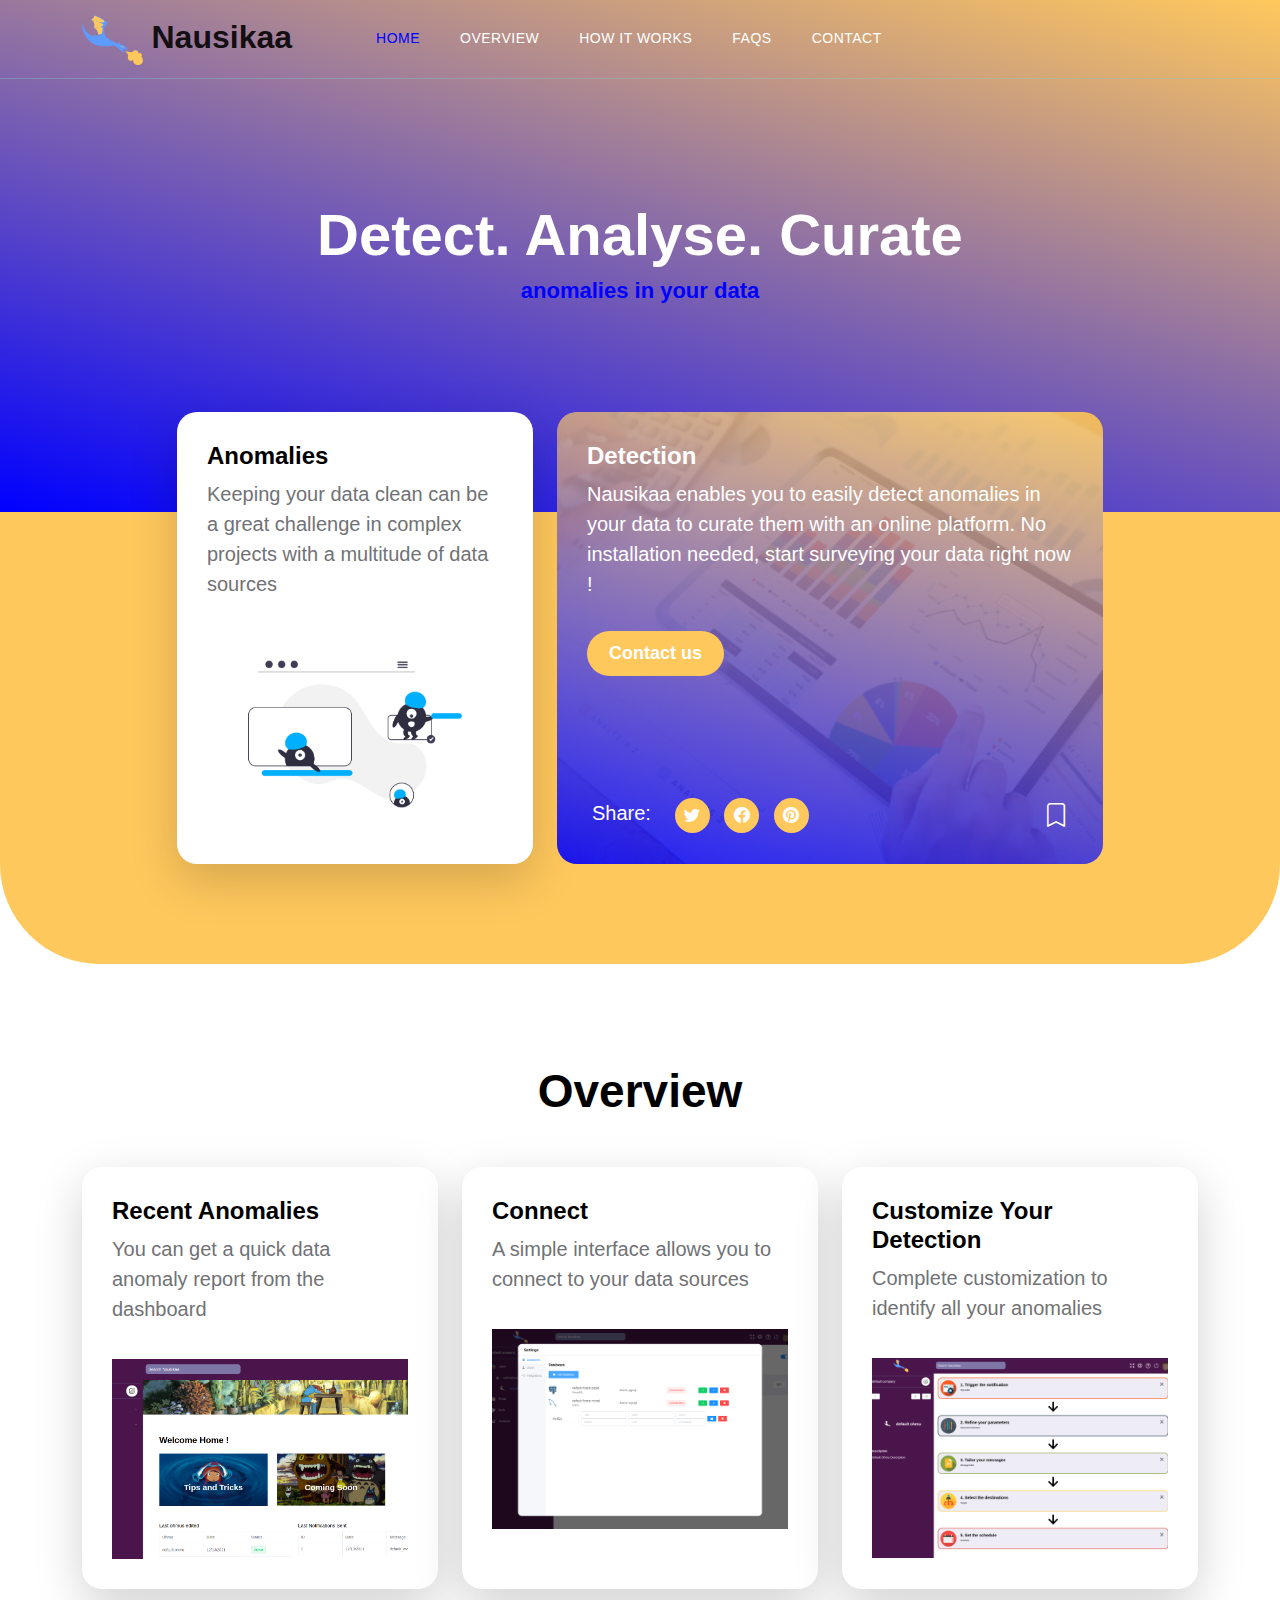
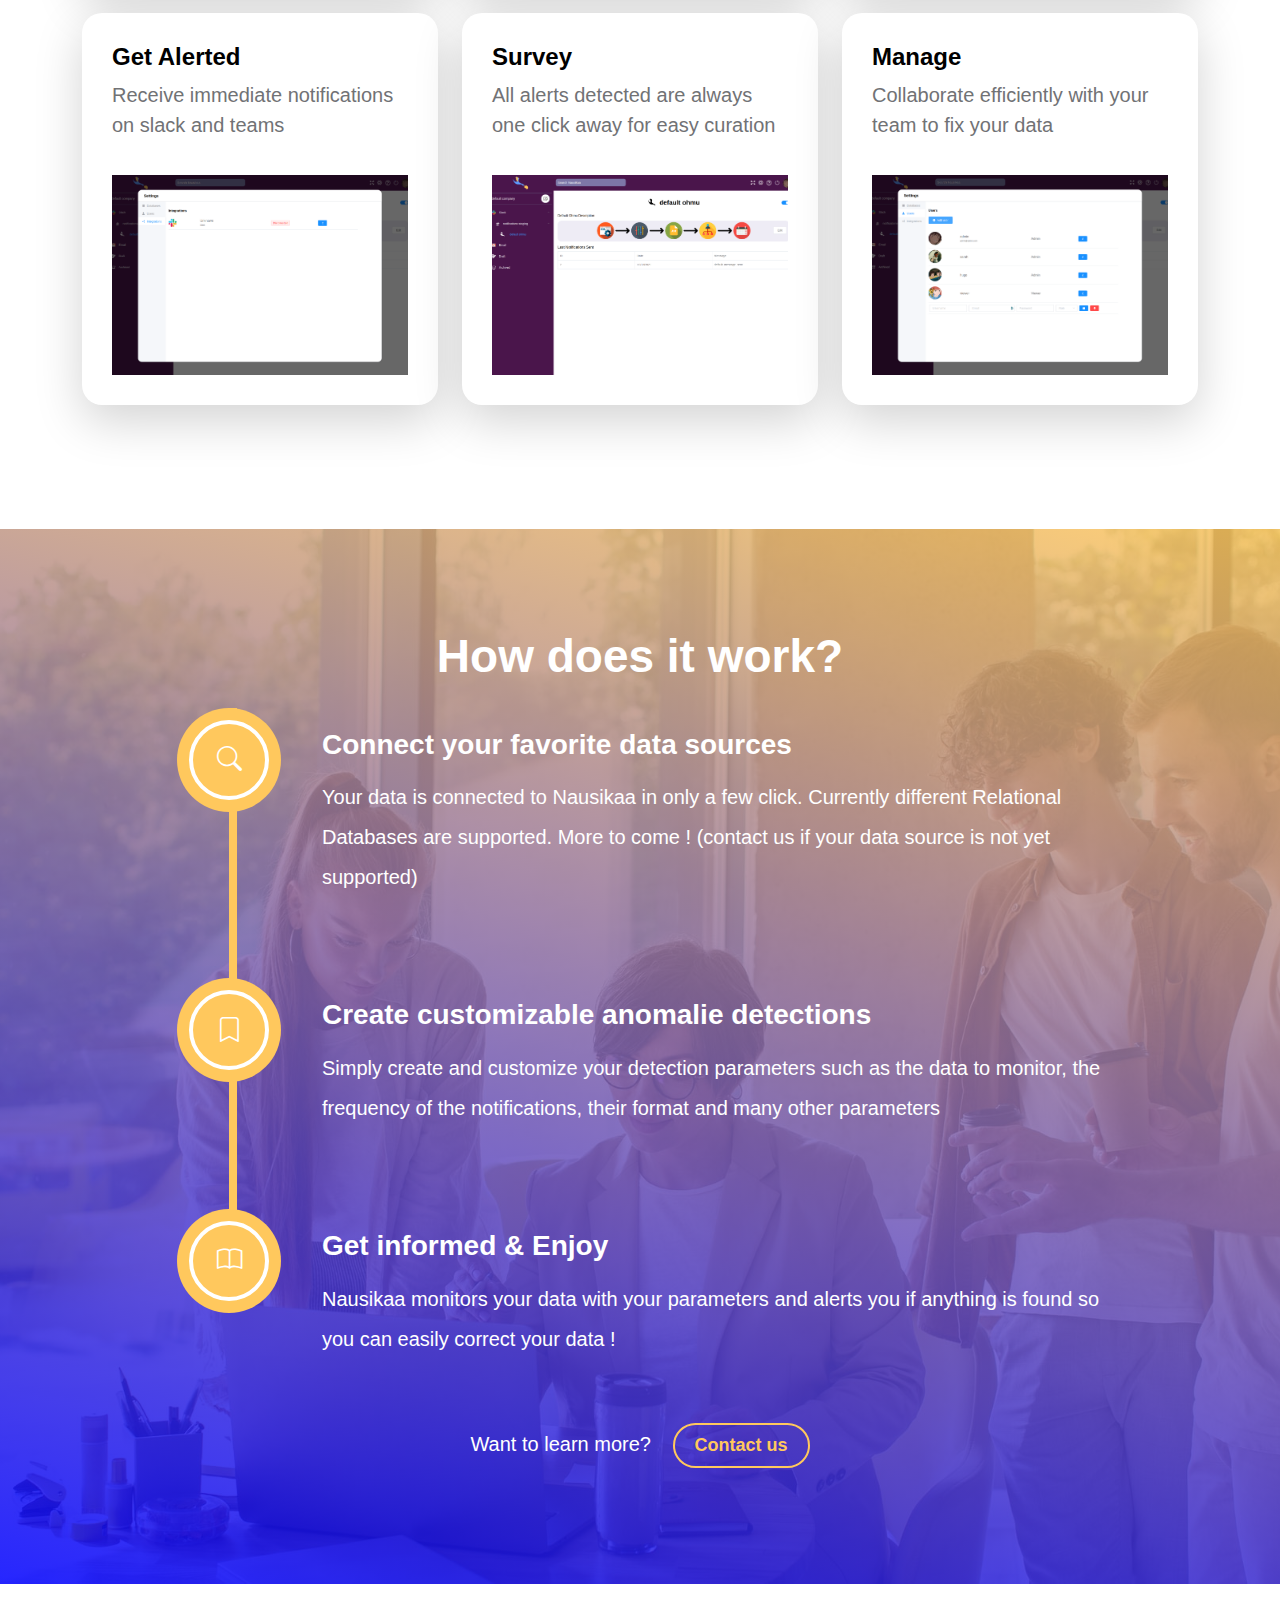
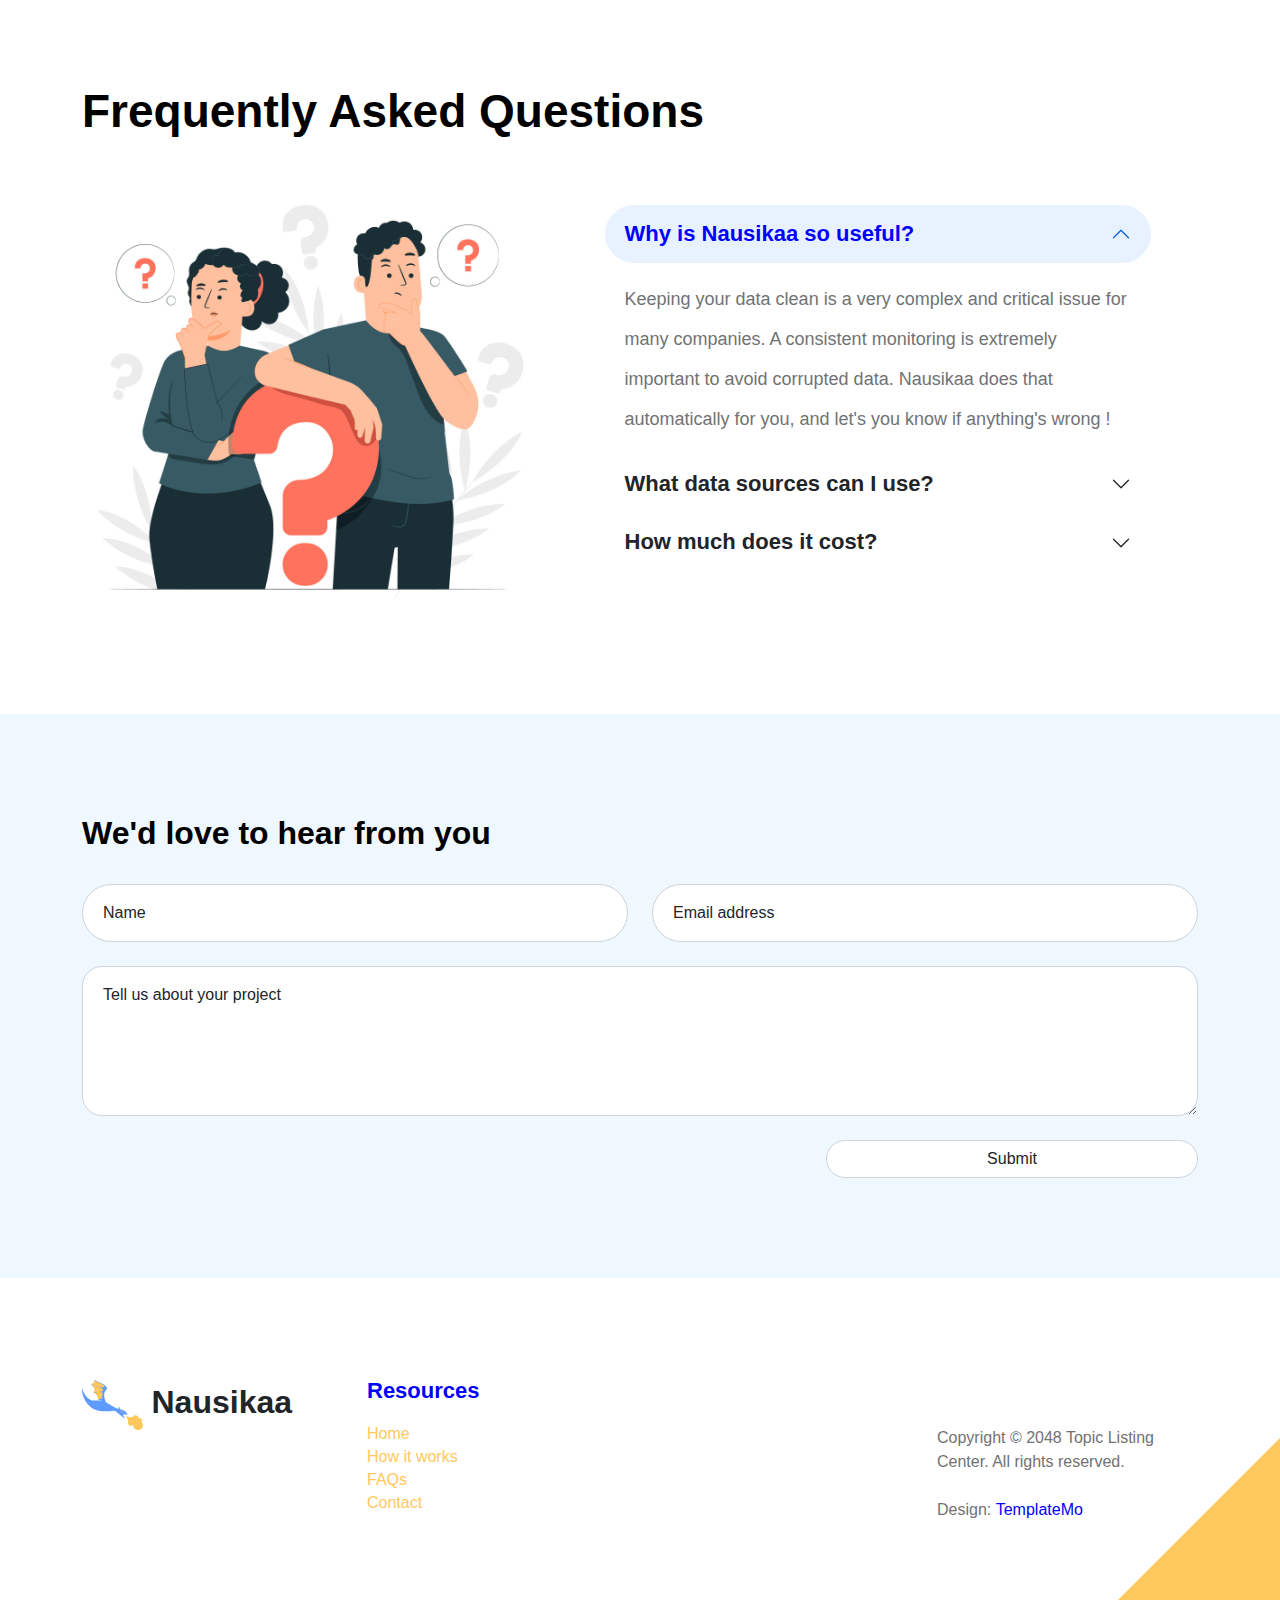
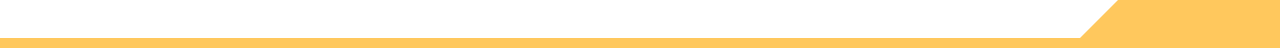
==== commit 4154052f: "add form sending to headless" ====
--- a/projects/nausikaa/index.html
+++ b/projects/nausikaa/index.html
@@ -7,7 +7,7 @@
         <meta name="description" content="">
         <meta name="author" content="">
 
-        <title>Topic Listing Bootstrap 5 Template</title>
+        <title>Nausikaa</title>
 
         <!-- CSS FILES -->                        
         <link href="css/bootstrap.min.css" rel="stylesheet">
@@ -68,7 +68,7 @@
                     <div class="row">
 
                         <div class="col-lg-8 col-12 mx-auto">
-                            <h1 class="text-white text-center">Detect. Analyse. Correct</h1>
+                            <h1 class="text-white text-center">Detect. Analyse. Curate</h1>
 
                             <h6 class="text-center">anomalies in your data</h6>
                         </div>
@@ -410,24 +410,17 @@
 
                                     <div class="col-lg-12 col-12">
                                         <div class="form-floating">
-                                            <input type="text" name="subject" id="name" class="form-control" placeholder="Name" required="">
-                                            
-                                            <label for="floatingInput">Subject</label>
-                                        </div>
-
-                                        <div class="form-floating">
                                             <textarea class="form-control" id="message" name="message" placeholder="Tell us about your project"></textarea>
                                             
                                             <label for="floatingTextarea">Tell us about your project</label>
                                         </div>
                                     </div>
 
-                                    <div class="col-lg-4 col-12 ms-auto">
-                                        <button type="submit" class="form-control">Submit</button>
-                                    </div>
-
                                 </div>
                             </form>
+                            <div class="col-lg-4 col-12 ms-auto">
+                                <button class="form-control" id="button-submit-form">Submit</button>
+                            </div>
                         </div>
                     </div>
                 </div>
@@ -483,6 +476,7 @@
         <script src="js/jquery.sticky.js"></script>
         <script src="js/click-scroll.js"></script>
         <script src="js/custom.js"></script>
+        <script src="js/send_contact.js"></script>
 
     </body>
 </html>
--- a/projects/nausikaa/css/templatemo-topic-listing.css
+++ b/projects/nausikaa/css/templatemo-topic-listing.css
@@ -1159,4 +1159,8 @@
 
 .mb-8 {
   margin-bottom: 3rem !important;
+}
+
+#button-submit-form {
+  border-radius: 100px;
 }